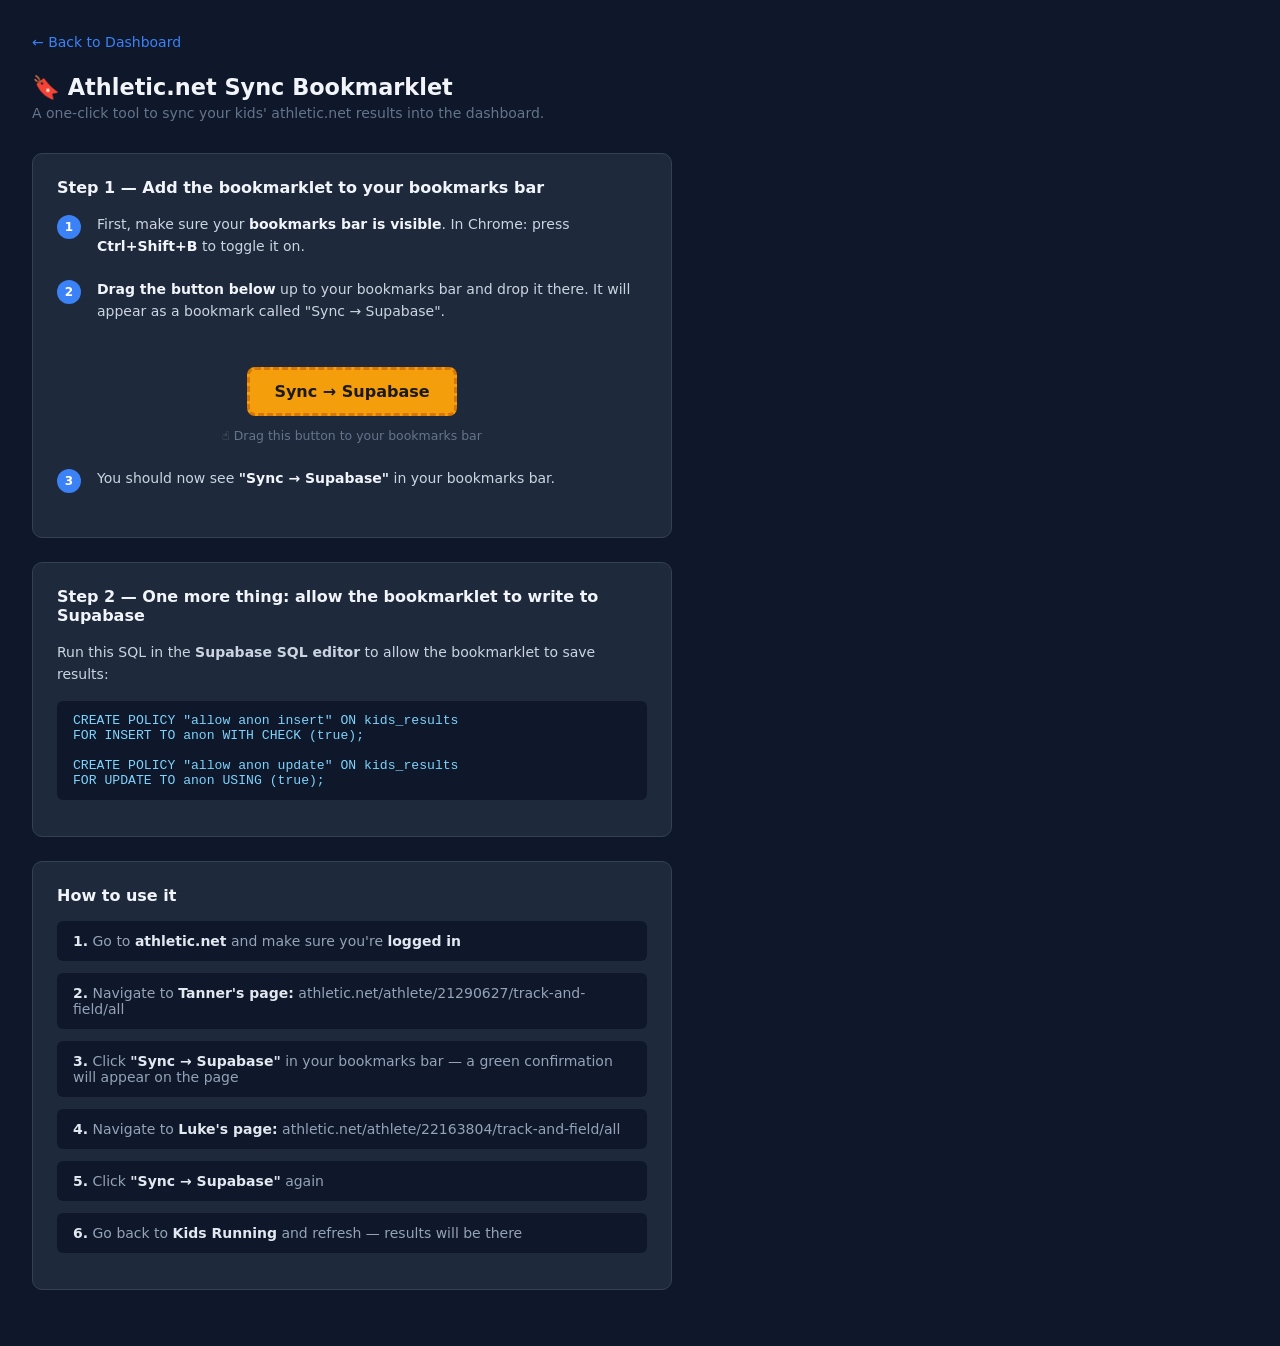
==== anet-sync.html @ ed0c624e "Add Athletic.net bookmarklet setup page — v2026.04.18.18 Co-Authored-By: Claude Sonnet 4.6 <noreply@" ====
<!DOCTYPE html>
<html lang="en">
<head>
  <meta charset="UTF-8" />
  <meta name="viewport" content="width=device-width, initial-scale=1.0" />
  <title>Athletic.net Sync Setup</title>
  <link rel="icon" href="data:image/svg+xml,<svg xmlns='http://www.w3.org/2000/svg' viewBox='0 0 100 100'><text y='.9em' font-size='90'>🔖</text></svg>">
  <style>
    * { box-sizing: border-box; margin: 0; padding: 0; }
    body { font-family: system-ui, -apple-system, sans-serif; background: #0f172a; color: #e2e8f0; min-height: 100vh; padding: 2rem; }
    h1 { font-size: 1.4rem; font-weight: 700; color: #f1f5f9; margin-bottom: 0.25rem; }
    .subtitle { color: #64748b; font-size: 0.875rem; margin-bottom: 2rem; }
    .card { background: #1e293b; border: 1px solid #334155; border-radius: 10px; padding: 1.5rem; margin-bottom: 1.5rem; max-width: 640px; }
    .card h2 { font-size: 1rem; font-weight: 700; color: #f1f5f9; margin-bottom: 1rem; }
    .step { display: flex; gap: 1rem; margin-bottom: 1.25rem; }
    .step-num { background: #3b82f6; color: #fff; font-size: 0.75rem; font-weight: 700; width: 24px; height: 24px; border-radius: 50%; display: flex; align-items: center; justify-content: center; flex-shrink: 0; margin-top: 2px; }
    .step p { color: #cbd5e1; font-size: 0.875rem; line-height: 1.6; }
    .step p strong { color: #f1f5f9; }
    .bookmarklet-wrap { text-align: center; padding: 1.5rem 1rem; }
    .bookmarklet-link {
      display: inline-block;
      background: #f59e0b;
      color: #1a1a1a;
      font-weight: 700;
      font-size: 1rem;
      padding: 0.75rem 1.5rem;
      border-radius: 8px;
      text-decoration: none;
      cursor: grab;
      border: 3px dashed #d97706;
      user-select: none;
    }
    .bookmarklet-link:hover { background: #fbbf24; }
    .drag-hint { color: #64748b; font-size: 0.78rem; margin-top: 0.75rem; }
    .divider { border: none; border-top: 1px solid #334155; margin: 1.25rem 0; }
    .usage-step { background: #0f172a; border-radius: 6px; padding: 0.75rem 1rem; margin-bottom: 0.75rem; font-size: 0.875rem; color: #94a3b8; }
    .usage-step strong { color: #e2e8f0; }
    a.back { display: inline-flex; align-items: center; gap: 0.4rem; color: #3b82f6; font-size: 0.875rem; text-decoration: none; margin-bottom: 1.5rem; }
    a.back:hover { color: #60a5fa; }
  </style>
</head>
<body>

<a class="back" href="index.html">← Back to Dashboard</a>

<h1>🔖 Athletic.net Sync Bookmarklet</h1>
<p class="subtitle">A one-click tool to sync your kids' athletic.net results into the dashboard.</p>

<div class="card">
  <h2>Step 1 — Add the bookmarklet to your bookmarks bar</h2>

  <div class="step">
    <div class="step-num">1</div>
    <p>First, make sure your <strong>bookmarks bar is visible</strong>. In Chrome: press <strong>Ctrl+Shift+B</strong> to toggle it on.</p>
  </div>

  <div class="step">
    <div class="step-num">2</div>
    <p><strong>Drag the button below</strong> up to your bookmarks bar and drop it there. It will appear as a bookmark called "Sync → Supabase".</p>
  </div>

  <div class="bookmarklet-wrap">
    <a class="bookmarklet-link" href="javascript:(async function(){const SB='https://ebdsxcbpnhevzkbpdxry.supabase.co';const KEY='sb_publishable_2chleZ28vhYAQqpW0RaNeg_0DYo_1v4';const IDS={21290627:'Tanner Harmon',22163804:'Luke Harmon'};const m=location.href.match(/\/athlete\/(\d+)\//);if(!m){alert('Open an athletic.net athlete page first.');return;}const aid=parseInt(m[1]);const name=IDS[aid];if(!name){alert('Athlete '+aid+' not in dashboard.');return;}const el=document.createElement('div');el.style='position:fixed;top:20px;right:20px;background:#1e293b;color:#f1f5f9;padding:1rem 1.5rem;border-radius:8px;z-index:99999;font-family:system-ui;font-size:14px;box-shadow:0 4px 20px rgba(0,0,0,.5);min-width:220px';el.textContent='Syncing '+name+'...';document.body.appendChild(el);try{const r=await fetch('/api/v1/AthleteBio/GetAthleteBioData?athleteId='+aid+'&sport=tf&level=0',{headers:{'accept':'application/json','anet-appinfo':'web:web:0:360'}});if(!r.ok){el.textContent='Fetch failed: HTTP '+r.status;setTimeout(()=>el.remove(),4000);return;}const j=await r.json();const results=j.resultsTF??[];const evts=j.eventsTF??{};const meets=j.meets??{};const en={};for(const e of evts){let n=e.EventName??e.Name??'';n=n.replace(/^(\d+(?:\.\d+)?)\s+[Mm]eters?$/,'$1m');n=n.replace(/^(4x\d+).*$/,'$1');en[e.IDEvent]=n;}const ar=await fetch(SB+'/rest/v1/kids_athletes?name=eq.'+encodeURIComponent(name),{headers:{'apikey':KEY,'Authorization':'Bearer '+KEY}});const athletes=await ar.json();if(!athletes?.length){el.textContent='Run SportTrax sync first.';setTimeout(()=>el.remove(),4000);return;}const row=athletes[0];let synced=0;for(const r of results){if(r.AthleteID!=null&&r.AthleteID!==aid)continue;const evtName=en[r.IDEvent]??null;const mo=meets[String(r.MeetID)]??{};const mn=mo.Name??mo.MeetName??null;let mk=r.Result??r.mark??null;if(mk)mk=mk.replace(/a$/,'');const rd=r.Date?r.Date.split('T')[0]:null;const pl=r.Place!=null?(parseInt(String(r.Place),10)||null):null;const pr=r.PersonalBest!=null?r.PersonalBest!==0:false;const rel=evtName?evtName.startsWith('4x'):false;const up=await fetch(SB+'/rest/v1/kids_results?on_conflict=athleticnet_result_id',{method:'POST',headers:{'apikey':KEY,'Authorization':'Bearer '+KEY,'Content-Type':'application/json','Prefer':'resolution=merge-duplicates,return=minimal'},body:JSON.stringify({athlete_id:row.id,athleticnet_result_id:r.IDResult,meet_name:mn,race_date:rd,event_name:evtName||null,mark:mk,place:pl,is_pr:pr,is_relay:rel})});if(up.ok)synced++;}el.style.background='#166534';el.textContent='✓ Synced '+synced+' results for '+name;setTimeout(()=>el.remove(),4000);}catch(e){el.style.background='#7f1d1d';el.textContent='Error: '+e.message;setTimeout(()=>el.remove(),5000);}})();">Sync → Supabase</a>
    <p class="drag-hint">☝️ Drag this button to your bookmarks bar</p>
  </div>

  <div class="step">
    <div class="step-num">3</div>
    <p>You should now see <strong>"Sync → Supabase"</strong> in your bookmarks bar.</p>
  </div>
</div>

<div class="card">
  <h2>Step 2 — One more thing: allow the bookmarklet to write to Supabase</h2>
  <p style="color:#cbd5e1;font-size:0.875rem;line-height:1.6;margin-bottom:1rem">Run this SQL in the <strong>Supabase SQL editor</strong> to allow the bookmarklet to save results:</p>
  <div class="usage-step" style="font-family:monospace;font-size:0.82rem;color:#7dd3fc;white-space:pre-wrap">CREATE POLICY "allow anon insert" ON kids_results
FOR INSERT TO anon WITH CHECK (true);

CREATE POLICY "allow anon update" ON kids_results
FOR UPDATE TO anon USING (true);</div>
</div>

<div class="card">
  <h2>How to use it</h2>
  <div class="usage-step"><strong>1.</strong> Go to <strong>athletic.net</strong> and make sure you're <strong>logged in</strong></div>
  <div class="usage-step"><strong>2.</strong> Navigate to <strong>Tanner's page:</strong> athletic.net/athlete/21290627/track-and-field/all</div>
  <div class="usage-step"><strong>3.</strong> Click <strong>"Sync → Supabase"</strong> in your bookmarks bar — a green confirmation will appear on the page</div>
  <div class="usage-step"><strong>4.</strong> Navigate to <strong>Luke's page:</strong> athletic.net/athlete/22163804/track-and-field/all</div>
  <div class="usage-step"><strong>5.</strong> Click <strong>"Sync → Supabase"</strong> again</div>
  <div class="usage-step"><strong>6.</strong> Go back to <strong>Kids Running</strong> and refresh — results will be there</div>
</div>

</body>
</html>
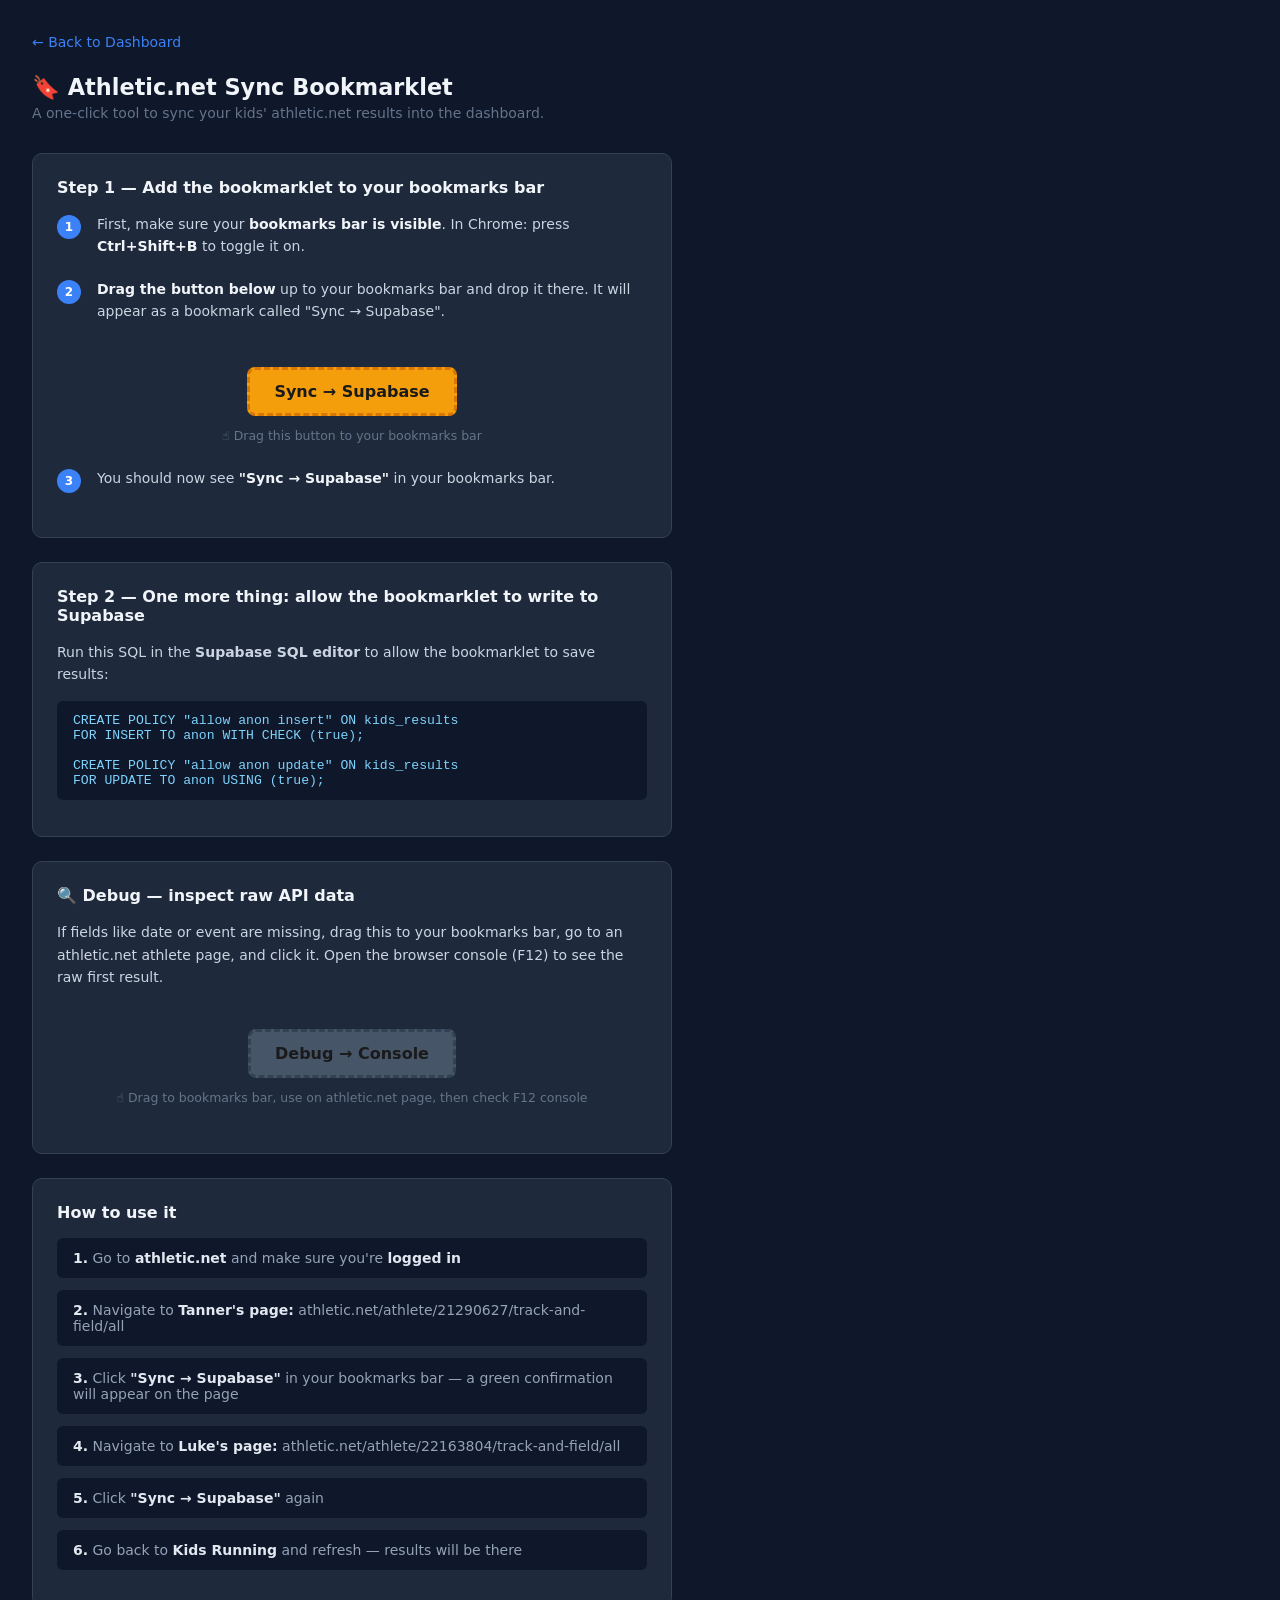
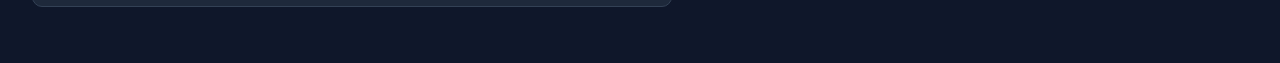
==== commit c13a9cd8: "Add debug bookmarklet to anet-sync page — v2026.04.18.18 Co-Authored-By: Claude Sonnet 4.6 <noreply@" ====
--- a/anet-sync.html
+++ b/anet-sync.html
@@ -81,6 +81,15 @@
 </div>
 
 <div class="card">
+  <h2>🔍 Debug — inspect raw API data</h2>
+  <p style="color:#cbd5e1;font-size:0.875rem;line-height:1.6;margin-bottom:1rem">If fields like date or event are missing, drag this to your bookmarks bar, go to an athletic.net athlete page, and click it. Open the browser console (F12) to see the raw first result.</p>
+  <div class="bookmarklet-wrap">
+    <a class="bookmarklet-link" style="background:#475569;border-color:#334155" href="javascript:(async function(){const m=location.href.match(/\/athlete\/(\d+)\//);if(!m){alert('Open an athletic.net athlete page first.');return;}const r=await fetch('/api/v1/AthleteBio/GetAthleteBioData?athleteId='+m[1]+'&sport=tf&level=0',{headers:{'accept':'application/json','anet-appinfo':'web:web:0:360'}});const j=await r.json();console.log('=== FULL RESPONSE ===',j);console.log('=== FIRST RESULT ===',j.resultsTF?.[0]);console.log('=== FIRST EVENT ===',j.eventsTF?.[0]);console.log('=== FIRST MEET ===',Object.values(j.meets??{})[0]);alert('Data logged to console (F12)');})();">Debug → Console</a>
+    <p class="drag-hint">☝️ Drag to bookmarks bar, use on athletic.net page, then check F12 console</p>
+  </div>
+</div>
+
+<div class="card">
   <h2>How to use it</h2>
   <div class="usage-step"><strong>1.</strong> Go to <strong>athletic.net</strong> and make sure you're <strong>logged in</strong></div>
   <div class="usage-step"><strong>2.</strong> Navigate to <strong>Tanner's page:</strong> athletic.net/athlete/21290627/track-and-field/all</div>
